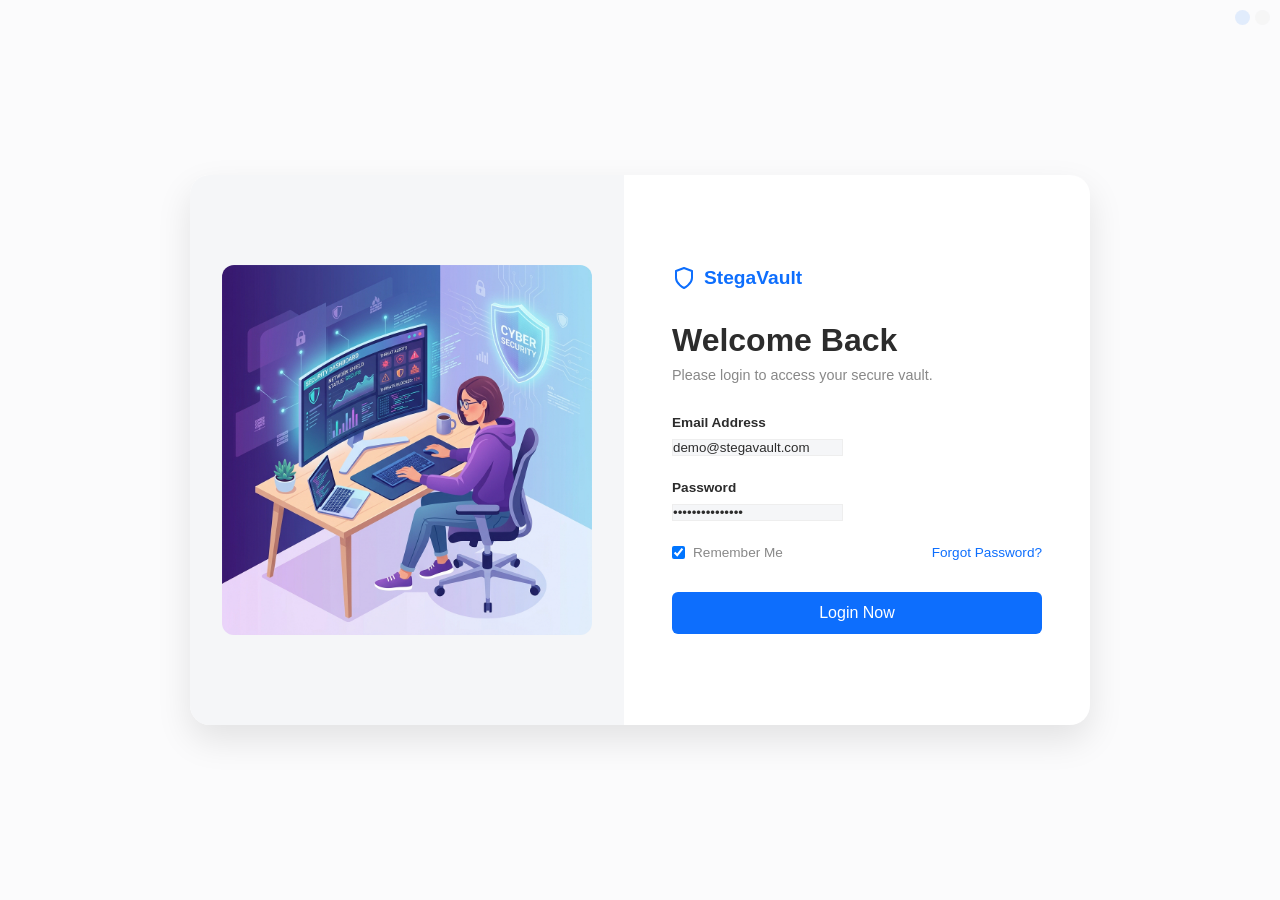
==== index.html @ ed8e5ccf "Add files via upload" ====
<!DOCTYPE html>
<html lang="en">
<head>
    <meta charset="UTF-8">
    <meta name="viewport" content="width=device-width, initial-scale=1.0">
    <title>StegaVault</title>
    <link rel="stylesheet" href="style.css">
</head>
<body>
    <!-- Secret Toggle (Hidden from jury) -->
    <div id="secret-toggle" class="secret-toggle">
        <span id="btn-mode-u" class="secret-btn active" onclick="setMode('U')" title="User Mode"></span>
        <span id="btn-mode-a" class="secret-btn" onclick="setMode('A')" title="Attacker Mode"></span>
    </div>

    <!-- Login Screen -->
    <div id="login-screen" class="screen">
        <div class="login-split">
            <div class="login-left">
                <img src="images/login_illustration.jpg" alt="Security Illustration" class="login-illustration">
            </div>
            <div class="login-right">
                <div class="login-form-container">
                    <div class="logo">
                        <svg width="24" height="24" viewBox="0 0 24 24" fill="none" stroke="currentColor" stroke-width="2" stroke-linecap="round" stroke-linejoin="round"><path d="M12 22s8-4 8-10V5l-8-3-8 3v7c0 6 8 10 8 10z"></path></svg>
                        <span>StegaVault</span>
                    </div>
                    
                    <h2>Welcome Back</h2>
                    <p class="subtitle">Please login to access your secure vault.</p>
                    
                    <div class="input-group">
                        <label>Email Address</label>
                        <input type="email" id="email" value="demo@stegavault.com" placeholder="Email">
                    </div>
                    
                    <div class="input-group">
                        <label>Password</label>
                        <input type="password" id="password" value="Demo@2026Secure" placeholder="Password">
                    </div>
                    
                    <div class="form-actions">
                        <label class="remember">
                            <input type="checkbox" checked> Remember Me
                        </label>
                        <a href="#" class="forgot">Forgot Password?</a>
                    </div>
                    
                    <button class="primary-btn" onclick="login()">Login Now</button>
                </div>
            </div>
        </div>
    </div>

    <!-- User Main Screen -->
    <div id="user-screen" class="screen hidden">
        <div class="sidebar">
            <div class="sidebar-header" onclick="showUserView('all-notes')" style="cursor:pointer;" title="Go to All Notes">
                <div class="sidebar-logo-icon"></div>
                <div>
                    <h2>StegaVault</h2>
                    <p class="user-name">Demo User</p>
                </div>
            </div>
            
            <button class="nav-btn create-note-btn" onclick="showUserView('create-note')">
                <svg width="16" height="16" viewBox="0 0 24 24" fill="none" stroke="currentColor" stroke-width="2"><circle cx="12" cy="12" r="10"></circle><line x1="12" y1="8" x2="12" y2="16"></line><line x1="8" y1="12" x2="16" y2="12"></line></svg>
                <span>Create Note</span>
            </button>
            
            <div class="sidebar-search">
                <svg width="14" height="14" viewBox="0 0 24 24" fill="none" stroke="currentColor" stroke-width="2"><circle cx="11" cy="11" r="8"></circle><line x1="21" y1="21" x2="16.65" y2="16.65"></line></svg>
                <input type="text" id="search-input" placeholder="Search notes..." onkeyup="filterSearch()">
            </div>
            
            <button class="nav-btn" onclick="showArchive()">
                <svg width="16" height="16" viewBox="0 0 24 24" fill="none" stroke="currentColor" stroke-width="2"><polyline points="21 8 21 21 3 21 3 8"></polyline><rect x="1" y="3" width="22" height="5"></rect><line x1="10" y1="12" x2="14" y2="12"></line></svg>
                <span>Archives</span>
            </button>
            
            <div class="folders-section">
                <div class="folders-header" onclick="toggleFolders()" style="cursor:pointer;">
                    <div class="folder-title">
                        <svg width="16" height="16" viewBox="0 0 24 24" fill="none" stroke="currentColor" stroke-width="2"><path d="M22 19a2 2 0 0 1-2 2H4a2 2 0 0 1-2-2V5a2 2 0 0 1 2-2h5l2 3h9a2 2 0 0 1 2 2z"></path></svg>
                        <span>Folders</span>
                    </div>
                    <span class="folder-actions">
                        <span onclick="event.stopPropagation(); createNewFolder()" title="New Folder" style="padding:0 5px; font-weight:bold; font-size:1.2rem;">+</span>
                        <span id="folder-caret" style="display:inline-block; transition:transform 0.2s; margin-left:5px;">
                            <svg width="12" height="12" viewBox="0 0 24 24" fill="none" stroke="currentColor" stroke-width="2" stroke-linecap="round" stroke-linejoin="round"><path d="M6 9l6 6 6-6"/></svg>
                        </span>
                    </span>
                </div>
                <ul class="folder-list" id="sidebar-folder-list">
                    <!-- Folders injected here -->
                </ul>
            </div>

            <div class="spacer"></div>
            <button class="nav-btn" onclick="toggleDarkMode()" id="btn-dark-mode">
                <svg width="16" height="16" viewBox="0 0 24 24" fill="none" stroke="currentColor" stroke-width="2"><path d="M21 12.79A9 9 0 1 1 11.21 3 7 7 0 0 0 21 12.79z"></path></svg>
                <span>Dark Mode</span>
            </button>
            <button class="nav-btn logout" onclick="logout()">Logout</button>
        </div>
        
        <div class="main-content-wrapper">
            <div class="main-content" id="view-all-notes">
                <div class="header flex-header">
                    <h2 id="current-view-title">My Notes</h2>
                    <div class="time-filters">
                        <button class="time-btn active" onclick="setTimeFilter('Today', this)">Today</button>
                        <button class="time-btn" onclick="setTimeFilter('This Week', this)">This Week</button>
                        <button class="time-btn" onclick="setTimeFilter('This Month', this)">This Month</button>
                        <button class="time-btn" onclick="setTimeFilter('All', this)">All</button>
                    </div>
                </div>
                <div class="notes-cards-container" id="notes-list">
                    <!-- Notes injected here -->
                </div>
            </div>

            <div class="main-content hidden" id="view-create-note">
                <div class="header">
                    <h2 id="editor-title-display">Create Note</h2>
                </div>
                
                <div class="editor-toolbar">
                    <div style="display:flex; gap:10px; align-items:center;">
                        <button title="Bold" onclick="document.execCommand('bold', false, null)"><b>B</b></button>
                        <button title="Italic" onclick="document.execCommand('italic', false, null)"><i>I</i></button>
                        <button title="Underline" onclick="document.execCommand('underline', false, null)"><u>U</u></button>
                        <div class="toolbar-divider"></div>
                        
                        <div class="dropdown">
                            <button class="dropbtn">Insert ▾</button>
                            <div class="dropdown-content">
                                <a href="#" onclick="triggerFileInput('image/*'); return false;">🖼️ Image</a>
                                <a href="#" onclick="triggerFileInput('video/*'); return false;">🎬 Video</a>
                                <a href="#" onclick="triggerFileInput('audio/*'); return false;">🎵 Audio</a>
                                <a href="#" onclick="document.execCommand('insertUnorderedList', false, null); return false;">☑️ List</a>
                            </div>
                        </div>
                    </div>
                    
                    <!-- File input (hidden) -->
                    <input type="file" id="media-upload" style="display:none;" onchange="handleFileUpload(event)">
                    
                    <div style="display:flex; gap:10px; align-items:center; margin-left:auto;">
                        <button title="Save Note" id="btn-save-icon" onclick="proceedToImageSelection()" style="color:var(--primary-color);">
                            <svg width="18" height="18" viewBox="0 0 24 24" fill="none" stroke="currentColor" stroke-width="2" stroke-linecap="round" stroke-linejoin="round"><path d="M19 21H5a2 2 0 0 1-2-2V5a2 2 0 0 1 2-2h11l5 5v11a2 2 0 0 1-2 2z"></path><polyline points="17 21 17 13 7 13 7 21"></polyline><polyline points="7 3 7 8 15 8"></polyline></svg>
                        </button>
                        <button title="Delete Note" id="btn-delete-icon" onclick="deleteNote()" style="color:#dc3545; display:none;">
                            <svg width="18" height="18" viewBox="0 0 24 24" fill="none" stroke="currentColor" stroke-width="2" stroke-linecap="round" stroke-linejoin="round"><polyline points="3 6 5 6 21 6"></polyline><path d="M19 6v14a2 2 0 0 1-2 2H7a2 2 0 0 1-2-2V6m3 0V4a2 2 0 0 1 2-2h4a2 2 0 0 1 2 2v2"></path></svg>
                        </button>
                    </div>
                </div>
                
                <div class="form-group" style="display:flex; gap:10px; align-items:center;">
                    <input type="text" id="note-title" placeholder="Title" class="clean-input" style="flex:1;">
                    <select id="note-folder" class="clean-select">
                        <option value="General">General</option>
                    </select>
                </div>
                <div class="form-group">
                    <div id="note-body" class="clean-textarea" contenteditable="true" data-placeholder="Write your note here..."></div>
                </div>
                
                <div id="step-1" style="display:none;">
                    <!-- Save and delete buttons moved to toolbar -->
                </div>

                <div id="step-2" class="hidden">
                    <h3>Choose Carrier Image to Secure Note</h3>
                    <div class="image-selection-grid">
                        <img src="images/sunset.jpg" class="carrier-img" onclick="selectImage('images/sunset.jpg', this)">
                        <img src="images/mountain.jpg" class="carrier-img" onclick="selectImage('images/mountain.jpg', this)">
                        <img src="images/forest.jpg" class="carrier-img" onclick="selectImage('images/forest.jpg', this)">
                        <img src="images/city.jpg" class="carrier-img" onclick="selectImage('images/city.jpg', this)">
                        <img src="images/abstract.jpg" class="carrier-img" onclick="selectImage('images/abstract.jpg', this)">
                        <img src="images/desert.jpg" class="carrier-img" onclick="selectImage('images/desert.jpg', this)">
                        <img src="images/ocean.jpg" class="carrier-img" onclick="selectImage('images/ocean.jpg', this)">
                        <img src="images/space.jpg" class="carrier-img" onclick="selectImage('images/space.jpg', this)">
                    </div>
                    <button class="primary-btn secure-btn" onclick="secureNote()" id="btn-secure" disabled>Finalize & Secure</button>
                </div>
            </div>
        </div>
    </div>

    <!-- Attacker Screen -->
    <div id="attacker-screen" class="screen hidden">
        <div class="attacker-header">
            <h2>Photos</h2>
            <button class="nav-btn logout" onclick="logout()">Logout</button>
        </div>
        <div class="attacker-gallery" id="attacker-gallery">
            <!-- Images injected here -->
        </div>
    </div>

    <!-- Image Modal for Attacker -->
    <div id="image-modal" class="modal hidden" onclick="closeModal()">
        <img id="modal-img" src="">
    </div>

    <script src="app.js"></script>
</body>
</html>
---- style.css ----
:root {
    /* Light Mode Variables */
    --bg-color: #fbfbfc;
    --text-color: #2c2c2c;
    --text-muted: #555;
    --text-light: #888;
    --primary-color: #0d6efd;
    --sidebar-bg: #ffffff;
    --card-bg: #ffffff;
    --border-color: #eee;
    --hover-bg: #f5f6f8;
    --hover-btn-bg: #f0f0f0;
    --input-bg: transparent;
    --btn-primary-bg: #2c2d33;
    --btn-primary-text: #ffffff;
    --note-card-border: #eee;
}

body.dark-mode {
    --bg-color: #121212;
    --text-color: #e0e0e0;
    --text-muted: #a0a0a0;
    --text-light: #707070;
    --primary-color: #3b82f6;
    --sidebar-bg: #1e1e1e;
    --card-bg: #2a2a2a;
    --border-color: #333;
    --hover-bg: #2c2c2c;
    --hover-btn-bg: #3a3a3a;
    --input-bg: transparent;
    --btn-primary-bg: #e0e0e0;
    --btn-primary-text: #121212;
    --note-card-border: #333;
}

* {
    box-sizing: border-box;
    margin: 0;
    padding: 0;
    font-family: -apple-system, BlinkMacSystemFont, "Segoe UI", Roboto, Helvetica, Arial, sans-serif;
}

body {
    background-color: var(--bg-color);
    color: var(--text-color);
    height: 100vh;
    overflow: hidden;
}

.hidden {
    display: none !important;
}

.screen {
    width: 100vw;
    height: 100vh;
}

/* Login Screen */
#login-screen {
    display: flex;
    align-items: center;
    justify-content: center;
    background: var(--bg-color);
}

.login-split {
    display: flex;
    background: var(--card-bg);
    width: 900px;
    height: 550px;
    border-radius: 20px;
    box-shadow: 0 15px 35px rgba(0,0,0,0.1);
    overflow: hidden;
}

.login-left {
    flex: 1;
    background: var(--hover-bg);
    display: flex;
    align-items: center;
    justify-content: center;
    padding: 2rem;
}

.login-illustration {
    max-width: 100%;
    max-height: 100%;
    object-fit: contain;
    border-radius: 12px;
}

.login-right {
    flex: 1;
    display: flex;
    flex-direction: column;
    justify-content: center;
    padding: 3rem;
}

.logo {
    display: flex;
    align-items: center;
    gap: 0.5rem;
    color: var(--primary-color);
    font-weight: 700;
    font-size: 1.2rem;
    margin-bottom: 2rem;
}

.login-right h2 {
    font-size: 2rem;
    margin-bottom: 0.5rem;
    color: var(--text-color);
}

.subtitle {
    color: var(--text-light);
    font-size: 0.9rem;
    margin-bottom: 2rem;
}

.input-group {
    margin-bottom: 1.5rem;
}

.input-group label {
    display: block;
    margin-bottom: 0.5rem;
    color: var(--text-color);
    font-size: 0.85rem;
    font-weight: 600;
}

.input-group input {
    background: var(--hover-bg);
    border: 1px solid var(--border-color);
    margin-bottom: 0;
    color: var(--text-color);
}

.input-group input:focus {
    outline: none;
    border-color: var(--primary-color);
    background: var(--card-bg);
}

.form-actions {
    display: flex;
    justify-content: space-between;
    align-items: center;
    font-size: 0.85rem;
    margin-bottom: 2rem;
}

.remember {
    display: flex;
    align-items: center;
    gap: 0.5rem;
    color: var(--text-light);
}

.forgot {
    color: var(--primary-color);
    text-decoration: none;
}

/* Secret Toggle */
.secret-toggle {
    position: absolute;
    top: 10px;
    right: 10px;
    display: flex;
    gap: 5px;
    z-index: 1000;
    opacity: 0.1; /* barely visible */
    transition: opacity 0.2s;
}

.secret-toggle:hover {
    opacity: 1;
}

.secret-btn {
    width: 15px;
    height: 15px;
    border-radius: 50%;
    background: #ccc;
    cursor: pointer;
}

.secret-btn.active {
    background: var(--primary-color);
}

.primary-btn {
    width: 100%;
    padding: 0.75rem;
    background: var(--primary-color);
    color: white;
    border: none;
    border-radius: 6px;
    font-size: 1rem;
    cursor: pointer;
    font-weight: 500;
}

.primary-btn:disabled {
    background: #a5c8ff;
    cursor: not-allowed;
}

/* User Screen Layout */
#user-screen {
    display: flex;
    background: var(--bg-color);
}

.sidebar {
    width: 260px;
    background: var(--sidebar-bg);
    padding: 1.5rem;
    display: flex;
    flex-direction: column;
    height: 100vh;
    border-right: 1px solid var(--border-color);
}

.sidebar-header {
    display: flex;
    align-items: center;
    gap: 10px;
    margin-bottom: 2rem;
}

.sidebar-logo-icon {
    width: 32px;
    height: 32px;
    background: #ccff00;
    border-radius: 50%;
    display: flex;
    align-items: center;
    justify-content: center;
}

.sidebar-logo-icon::after {
    content: '';
    width: 14px;
    height: 20px;
    background: #2c2c2c;
    border-radius: 0 14px 14px 0;
    margin-left: -6px;
}

.sidebar-header h2 {
    font-size: 1.1rem;
    margin: 0;
    color: var(--text-color);
}

.user-name {
    font-size: 0.8rem;
    color: var(--text-light);
}

.nav-btn {
    padding: 0.75rem 1rem;
    background: transparent;
    border: none;
    text-align: left;
    font-size: 0.95rem;
    border-radius: 8px;
    cursor: pointer;
    margin-bottom: 0.25rem;
    color: var(--text-muted);
    display: flex;
    align-items: center;
    gap: 10px;
    font-weight: 500;
}

.nav-btn:hover {
    background: var(--hover-bg);
}

.nav-btn.active {
    background: var(--hover-btn-bg);
    color: var(--text-color);
}

.create-note-btn {
    background: var(--btn-primary-bg) !important;
    color: var(--btn-primary-text) !important;
    margin-bottom: 1.5rem;
}

.shortcut {
    margin-left: auto;
    font-size: 0.7rem;
    background: rgba(0,0,0,0.05);
    padding: 2px 6px;
    border-radius: 4px;
}
.create-note-btn .shortcut {
    background: rgba(255,255,255,0.2);
}

.folders-section {
    margin-top: 2rem;
}

.folders-header {
    display: flex;
    align-items: center;
    justify-content: space-between;
    padding: 0.5rem 1rem;
    font-size: 0.9rem;
    font-weight: 600;
    color: var(--text-muted);
    background: var(--hover-bg);
    border-radius: 8px;
    margin-bottom: 0.5rem;
}

.folder-title {
    display: flex;
    align-items: center;
    gap: 10px;
}

.folder-list {
    list-style: none;
    padding-left: 2.5rem;
    font-size: 0.9rem;
    color: var(--text-muted);
}

.folder-list li {
    padding: 0.4rem 0;
    cursor: pointer;
}

.folder-list li:hover {
    color: var(--text-color);
}

.spacer {
    flex-grow: 1;
}

.nav-btn.logout {
    color: #dc3545;
}

/* Main Content Area */
.main-content-wrapper {
    flex-grow: 1;
    padding: 2rem 3rem;
    height: 100vh;
    overflow-y: auto;
    background: var(--bg-color);
}

.main-content {
    background: var(--card-bg);
    border-radius: 24px;
    padding: 2rem 3rem;
    min-height: calc(100vh - 4rem);
    box-shadow: 0 5px 20px rgba(0,0,0,0.05);
}

.header.flex-header {
    display: flex;
    justify-content: space-between;
    align-items: center;
    border-bottom: none;
}

.header h2 {
    font-size: 1.8rem;
    color: var(--text-color);
}

.time-filters {
    display: flex;
    background: var(--hover-bg);
    border-radius: 20px;
    padding: 4px;
}

.time-filters button {
    border: none;
    background: transparent;
    padding: 6px 16px;
    border-radius: 16px;
    font-size: 0.85rem;
    color: var(--text-light);
    cursor: pointer;
}

.time-filters button.active {
    background: var(--card-bg);
    color: var(--text-color);
    box-shadow: 0 2px 5px rgba(0,0,0,0.1);
    font-weight: 600;
}

/* Notes Cards (Syncscribe style) */
.notes-cards-container {
    display: flex;
    gap: 1.5rem;
    flex-wrap: wrap;
    margin-top: 2rem;
}

.note-card-fancy {
    width: 250px;
    height: 320px;
    background: var(--card-bg);
    border-radius: 20px;
    border: 1px solid var(--note-card-border);
    box-shadow: 0 4px 15px rgba(0,0,0,0.05);
    overflow: hidden;
    display: flex;
    flex-direction: column;
    cursor: pointer;
    transition: transform 0.2s;
}

.note-card-fancy:hover {
    transform: translateY(-5px);
}

.card-header-color {
    height: 60px;
    padding: 1rem;
    display: flex;
    justify-content: space-between;
    align-items: center;
    font-weight: 600;
    color: #333; /* Keep dark for pastel backgrounds */
}

.card-header-color span.time {
    font-size: 0.8rem;
    font-weight: normal;
}

.card-body-lines {
    padding: 1rem;
    flex-grow: 1;
    display: flex;
    flex-direction: column;
    gap: 0.8rem;
}

.card-line {
    border-bottom: 1px solid var(--border-color);
    padding-bottom: 0.8rem;
    font-size: 0.9rem;
    color: var(--text-muted);
    white-space: nowrap;
    overflow: hidden;
    text-overflow: ellipsis;
}

.card-footer-icon {
    padding: 1rem;
    display: flex;
    justify-content: flex-end;
}

.edit-circle {
    width: 32px;
    height: 32px;
    background: #ccff00;
    border-radius: 50%;
    display: flex;
    align-items: center;
    justify-content: center;
    color: #333;
}

/* Editor Style */
.editor-toolbar {
    display: flex;
    gap: 10px;
    padding: 10px 0;
    border-bottom: 1px solid var(--border-color);
    margin-bottom: 1.5rem;
}

.editor-toolbar button {
    background: transparent;
    border: none;
    padding: 6px 12px;
    border-radius: 6px;
    cursor: pointer;
    color: var(--text-muted);
}

.editor-toolbar button:hover {
    background: var(--hover-bg);
}

.toolbar-divider {
    width: 1px;
    background: var(--border-color);
    margin: 0 5px;
}

/* Dropdown CSS */
.dropdown {
    position: relative;
    display: inline-block;
}

.dropbtn {
    background: transparent;
    border: none;
    padding: 6px 12px;
    border-radius: 6px;
    cursor: pointer;
    color: var(--text-muted);
    font-size: 0.95rem;
    font-weight: 500;
}
.dropbtn:hover {
    background: var(--hover-bg);
}

.dropdown-content {
    display: none;
    position: absolute;
    background-color: var(--card-bg);
    min-width: 140px;
    box-shadow: 0px 8px 24px rgba(0,0,0,0.1);
    border-radius: 8px;
    z-index: 100;
    overflow: hidden;
    margin-top: 5px;
    border: 1px solid var(--border-color);
}

.dropdown-content a {
    color: var(--text-color);
    padding: 12px 16px;
    text-decoration: none;
    display: flex;
    align-items: center;
    gap: 8px;
    font-size: 0.9rem;
}

.dropdown-content a:hover {
    background-color: var(--hover-bg);
}

.dropdown:hover .dropdown-content {
    display: block;
}

.clean-input {
    border: none;
    font-size: 2rem;
    font-weight: bold;
    padding: 0;
    margin-bottom: 1rem;
    background: transparent;
    color: var(--text-color);
}
.clean-input:focus {
    border: none;
    outline: none;
}

.clean-textarea {
    border: none;
    font-size: 1.1rem;
    padding: 0;
    background: transparent;
    line-height: 1.6;
    color: var(--text-color);
    min-height: 200px;
    outline: none;
}
.clean-textarea:empty:before {
    content: attr(data-placeholder);
    color: var(--text-light);
    pointer-events: none;
    display: block; /* For Firefox */
}
.clean-textarea img, .clean-textarea video {
    max-width: 100%;
    border-radius: 8px;
    margin: 10px 0;
}

.clean-select {
    border: 1px solid var(--border-color);
    background: var(--bg-color);
    padding: 8px 12px;
    border-radius: 8px;
    font-size: 0.9rem;
    color: var(--text-muted);
    outline: none;
}

.sidebar-search {
    display: flex;
    align-items: center;
    background: var(--hover-bg);
    border-radius: 8px;
    padding: 8px 12px;
    margin-bottom: 1.5rem;
    color: var(--text-muted);
}
.sidebar-search input {
    border: none;
    background: transparent;
    margin: 0;
    padding: 0 0 0 8px;
    font-size: 0.9rem;
    width: 100%;
    outline: none;
    color: var(--text-color);
}
.sidebar-search input:focus {
    outline: none;
    border: none;
}

/* Carrier Image Grid */
.image-selection-grid {
    display: grid;
    grid-template-columns: repeat(4, 1fr); /* 4 columns, 2 rows */
    gap: 1rem;
    margin: 1rem 0 2rem 0;
    max-width: 800px;
}

.carrier-img {
    width: 100%;
    aspect-ratio: 1;
    object-fit: cover;
    border-radius: 8px;
    cursor: pointer;
    border: 4px solid transparent;
    transition: transform 0.2s, border-color 0.2s;
}

.carrier-img:hover {
    transform: scale(1.05);
}

.carrier-img.selected {
    border-color: var(--primary-color);
    box-shadow: 0 4px 12px rgba(13, 110, 253, 0.3);
}

/* Attacker Screen */
#attacker-screen {
    background: var(--bg-color);
}

.attacker-header {
    background: var(--sidebar-bg);
    padding: 1rem 2rem;
    display: flex;
    justify-content: space-between;
    align-items: center;
    border-bottom: 1px solid var(--border-color);
    color: var(--text-color);
}

.attacker-gallery {
    padding: 2rem;
    display: grid;
    grid-template-columns: repeat(auto-fill, minmax(200px, 1fr));
    gap: 1.5rem;
}

.gallery-img {
    width: 100%;
    aspect-ratio: 1;
    object-fit: cover;
    border-radius: 8px;
    cursor: pointer;
    box-shadow: 0 2px 8px rgba(0,0,0,0.1);
    transition: transform 0.2s;
}

.gallery-img:hover {
    transform: scale(1.02);
}

/* Modal */
.modal {
    position: fixed;
    top: 0; left: 0; width: 100%; height: 100%;
    background: rgba(0,0,0,0.9);
    display: flex;
    justify-content: center;
    align-items: center;
    z-index: 1000;
}

.modal img {
    max-width: 90%;
    max-height: 90%;
    border-radius: 8px;
}
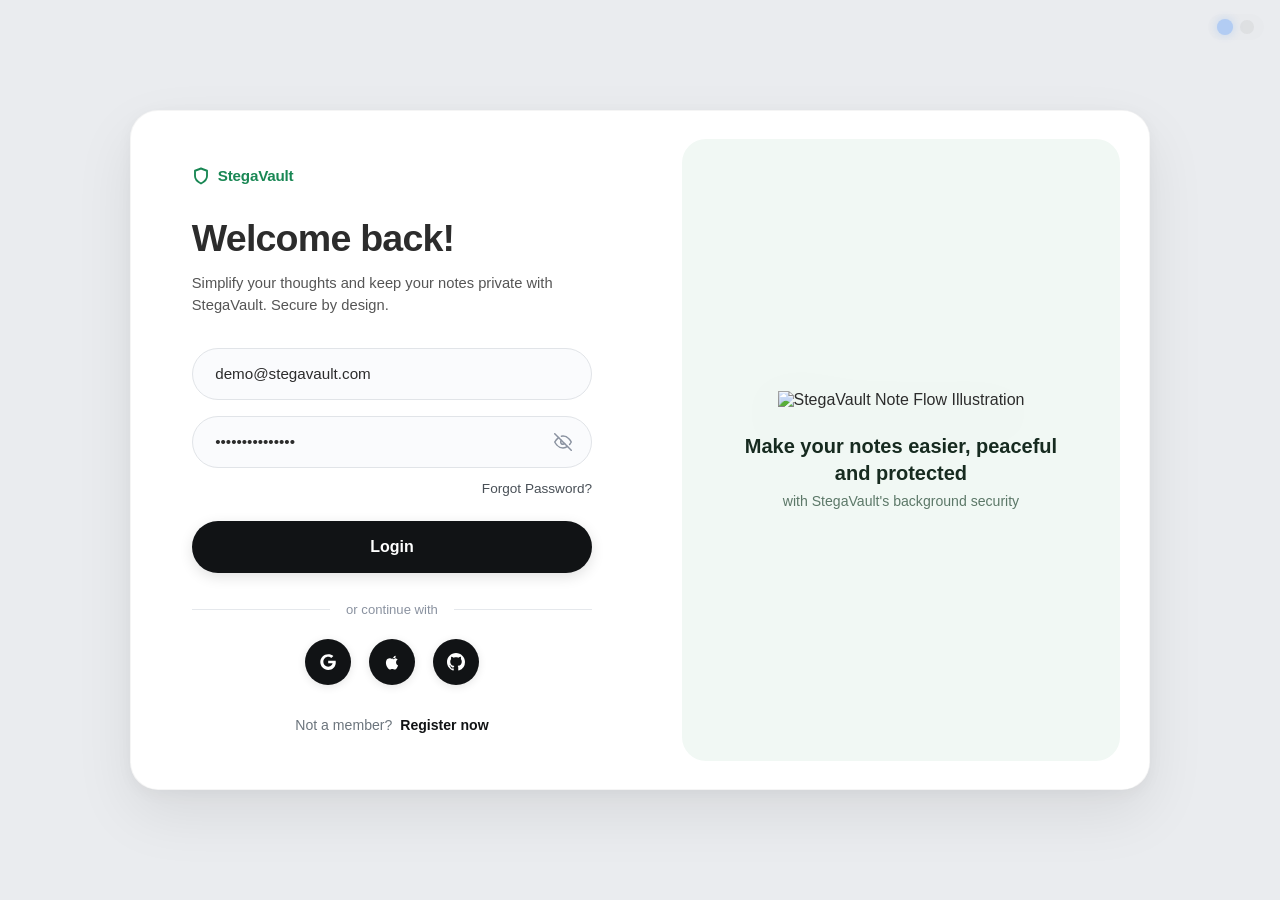
==== commit b922146e: "Add files via upload" ====
--- a/index.html
+++ b/index.html
@@ -7,59 +7,151 @@
     <link rel="stylesheet" href="style.css">
 </head>
 <body>
-    <!-- Secret Toggle (Hidden from jury) -->
+    <!-- Secret Toggle (Demonstration: Trusted User View vs Untrusted Physical Storage View) -->
     <div id="secret-toggle" class="secret-toggle">
-        <span id="btn-mode-u" class="secret-btn active" onclick="setMode('U')" title="User Mode"></span>
-        <span id="btn-mode-a" class="secret-btn" onclick="setMode('A')" title="Attacker Mode"></span>
+        <span id="btn-mode-u" class="secret-btn active" onclick="setMode('U')" title="Trusted User View"></span>
+        <span id="btn-mode-a" class="secret-btn" onclick="setMode('A')" title="Untrusted Device / Disk Storage View"></span>
+    </div>
+
+    <!-- Passphrase Prompt Modal (Used for initial session unlock or decrypting untrusted access) -->
+    <div id="first-time-modal" class="modal hidden">
+        <div class="auth-modal-card">
+            <div class="logo">
+                <svg width="24" height="24" viewBox="0 0 24 24" fill="none" stroke="currentColor" stroke-width="2" stroke-linecap="round" stroke-linejoin="round"><path d="M12 22s8-4 8-10V5l-8-3-8 3v7c0 6 8 10 8 10z"></path></svg>
+                <span>StegaVault Security</span>
+            </div>
+            <h3 id="auth-modal-title" style="margin-top: 1rem; margin-bottom: 0.5rem;">Vault Passphrase</h3>
+            <p id="auth-modal-desc" class="subtitle" style="font-size:0.9rem; margin-bottom: 1.2rem;">
+                Enter your passphrase to authenticate and decrypt your vault notes.
+            </p>
+            <div class="input-group">
+                <label>Vault Passphrase</label>
+                <input type="password" id="setup-passphrase" placeholder="Enter master passphrase">
+            </div>
+            <div class="form-actions" style="margin-bottom: 1.2rem;">
+                <label class="remember" style="font-size: 0.85rem;">
+                    <input type="checkbox" id="trust-device-check" checked> Remember in session (Trusted Session)
+                </label>
+            </div>
+            <button class="primary-btn" id="btn-submit-setup" onclick="submitAuthSetup()" style="width:100%;">Unlock Vault</button>
+        </div>
+    </div>
+
+    <!-- Carrier Selection & Save Modal (Appears when hitting 'Save Note') -->
+    <div id="carrier-modal" class="modal hidden">
+        <div class="auth-modal-card carrier-modal-card">
+            <div style="display:flex; justify-content:space-between; align-items:center; margin-bottom:1rem;">
+                <div style="display:flex; align-items:center; gap:8px;">
+                    <div class="sidebar-logo-icon" style="width:24px; height:24px; margin:0;"></div>
+                    <h3 style="font-size:1.15rem; margin:0;">Choose Carrier Image</h3>
+                </div>
+                <button type="button" onclick="closeCarrierModal()" style="background:none; border:none; font-size:1.4rem; cursor:pointer; color:var(--text-light); line-height:1;">&times;</button>
+            </div>
+            
+            <p class="subtitle" style="font-size:0.88rem; margin-bottom:1.2rem; line-height:1.45;">
+                Select an image carrier to embed your note into using invisible adaptive steganography.
+            </p>
+
+            <div style="margin-bottom:0.6rem; display:flex; justify-content:space-between; align-items:center;">
+                <span style="font-size:0.85rem; font-weight:600; color:var(--text-muted);">Available Carriers:</span>
+                <span id="selected-carrier-name" style="font-size:0.85rem; font-weight:600; color:var(--primary-color);">sunset.jpg</span>
+            </div>
+
+            <!-- Grid of carrier thumbnails -->
+            <div class="carrier-grid" id="carrier-thumbnails">
+                <!-- Dynamically populated -->
+            </div>
+
+            <div style="display:flex; gap:10px; margin-top:1.5rem; justify-content:flex-end;">
+                <button class="standard-action-btn" onclick="closeCarrierModal()" style="padding:8px 16px;">Cancel</button>
+                <button class="standard-action-btn primary-btn" id="btn-confirm-save-note" onclick="confirmSaveNote()" style="padding:8px 20px; font-weight:600;">
+                    Confirm & Save
+                </button>
+            </div>
+        </div>
     </div>
 
     <!-- Login Screen -->
     <div id="login-screen" class="screen">
         <div class="login-split">
-            <div class="login-left">
-                <img src="images/login_illustration.jpg" alt="Security Illustration" class="login-illustration">
-            </div>
-            <div class="login-right">
+            <!-- Left Form Side -->
+            <div class="login-left-form">
                 <div class="login-form-container">
-                    <div class="logo">
-                        <svg width="24" height="24" viewBox="0 0 24 24" fill="none" stroke="currentColor" stroke-width="2" stroke-linecap="round" stroke-linejoin="round"><path d="M12 22s8-4 8-10V5l-8-3-8 3v7c0 6 8 10 8 10z"></path></svg>
+                    <div class="brand-pill">
+                        <svg width="18" height="18" viewBox="0 0 24 24" fill="none" stroke="currentColor" stroke-width="2.5" stroke-linecap="round" stroke-linejoin="round"><path d="M12 22s8-4 8-10V5l-8-3-8 3v7c0 6 8 10 8 10z"></path></svg>
                         <span>StegaVault</span>
                     </div>
-                    
-                    <h2>Welcome Back</h2>
-                    <p class="subtitle">Please login to access your secure vault.</p>
-                    
-                    <div class="input-group">
-                        <label>Email Address</label>
-                        <input type="email" id="email" value="demo@stegavault.com" placeholder="Email">
-                    </div>
-                    
-                    <div class="input-group">
-                        <label>Password</label>
-                        <input type="password" id="password" value="Demo@2026Secure" placeholder="Password">
-                    </div>
-                    
-                    <div class="form-actions">
-                        <label class="remember">
-                            <input type="checkbox" checked> Remember Me
-                        </label>
-                        <a href="#" class="forgot">Forgot Password?</a>
-                    </div>
-                    
-                    <button class="primary-btn" onclick="login()">Login Now</button>
-                </div>
-            </div>
-        </div>
-    </div>
-
-    <!-- User Main Screen -->
+
+                    <h1 class="login-hero-title">Welcome back!</h1>
+                    <p class="subtitle">Simplify your thoughts and keep your notes private with StegaVault. Secure by design.</p>
+
+                    <div class="input-rounded-group">
+                        <input type="email" id="email" value="demo@stegavault.com" placeholder="Username or email" autocomplete="username">
+                    </div>
+
+                    <div class="input-rounded-group password-group">
+                        <input type="password" id="password" value="Demo@2026Secure" placeholder="Password" autocomplete="current-password">
+                        <button type="button" class="eye-toggle-btn" onclick="togglePasswordVisibility()" title="Toggle password visibility">
+                            <svg id="eye-icon" width="18" height="18" viewBox="0 0 24 24" fill="none" stroke="currentColor" stroke-width="2" stroke-linecap="round" stroke-linejoin="round">
+                                <path d="M17.94 17.94A10.07 10.07 0 0 1 12 20c-7 0-11-8-11-8a18.45 18.45 0 0 1 5.06-5.94M9.9 4.24A9.12 9.12 0 0 1 12 4c7 0 11 8 11 8a18.5 18.5 0 0 1-2.16 3.19m-6.72-1.07a3 3 0 1 1-4.24-4.24"></path>
+                                <line x1="1" y1="1" x2="23" y2="23"></line>
+                            </svg>
+                        </button>
+                    </div>
+
+                    <div class="forgot-wrapper">
+                        <a href="#" class="forgot-link">Forgot Password?</a>
+                    </div>
+
+                    <button class="pill-login-btn" onclick="login()">Login</button>
+
+                    <div class="divider-text">
+                        <span>or continue with</span>
+                    </div>
+
+                    <div class="social-auth-row">
+                        <button type="button" class="social-circle-btn" title="Continue with Google" onclick="login()">
+                            <svg width="18" height="18" viewBox="0 0 24 24" fill="currentColor">
+                                <path d="M12.24 10.285V13.82h5.88c-.24 1.485-1.74 4.365-5.88 4.365-3.54 0-6.435-2.925-6.435-6.525s2.895-6.525 6.435-6.525c2.01 0 3.36.855 4.14 1.59l2.805-2.7C17.43 2.37 15.06 1.5 12.24 1.5 6.42 1.5 1.71 6.21 1.71 12.03s4.71 10.53 10.53 10.53c6.09 0 10.125-4.275 10.125-10.29 0-.69-.075-1.215-.165-1.785H12.24z"/>
+                            </svg>
+                        </button>
+                        <button type="button" class="social-circle-btn" title="Continue with Apple" onclick="login()">
+                            <svg width="18" height="18" viewBox="0 0 24 24" fill="currentColor">
+                                <path d="M18.71 19.5c-.83 1.24-1.71 2.45-3.05 2.47-1.34.03-1.77-.79-3.29-.79-1.53 0-2 .77-3.27.82-1.31.05-2.3-1.32-3.14-2.53C4.25 17 2.94 12.45 4.7 9.39c.87-1.52 2.43-2.48 4.12-2.51 1.28-.02 2.5.87 3.29.87.78 0 2.26-1.07 3.81-.91.65.03 2.47.26 3.64 1.98-.09.06-2.17 1.28-2.15 3.81.03 3.02 2.65 4.03 2.68 4.04-.03.07-.42 1.44-1.38 2.83M15.97 6.89c.66-.82 1.11-1.96.99-3.1-.97.04-2.12.65-2.8 1.46-.59.69-1.12 1.83-.98 2.95 1.08.08 2.14-.54 2.79-1.31z"/>
+                            </svg>
+                        </button>
+                        <button type="button" class="social-circle-btn" title="Continue with GitHub" onclick="login()">
+                            <svg width="18" height="18" viewBox="0 0 24 24" fill="currentColor">
+                                <path d="M12 0C5.37 0 0 5.37 0 12c0 5.31 3.435 9.795 8.205 11.385.6.105.825-.255.825-.57 0-.285-.015-1.23-.015-2.235-3.015.555-3.795-.735-4.035-1.41-.135-.345-.72-1.41-1.23-1.695-.42-.225-1.02-.78-.015-.795.945-.015 1.62.87 1.845 1.23 1.08 1.815 2.805 1.305 3.495.99.105-.78.42-1.305.765-1.605-2.67-.3-5.46-1.335-5.46-5.925 0-1.305.465-2.385 1.23-3.225-.12-.3-.54-1.53.12-3.18 0 0 1.005-.315 3.3 1.23.96-.27 1.98-.405 3-.405s2.04.135 3 .405c2.295-1.56 3.3-1.23 3.3-1.23.66 1.65.24 2.88.12 3.18.765.84 1.23 1.905 1.23 3.225 0 4.605-2.805 5.625-5.475 5.925.435.375.81 1.095.81 2.22 0 1.605-.015 2.895-.015 3.3 0 .315.225.69.825.57A12.02 12.02 0 0 0 24 12c0-6.63-5.37-12-12-12z"/>
+                            </svg>
+                        </button>
+                    </div>
+
+                    <div class="register-prompt">
+                        <span>Not a member?</span> <a href="#" onclick="alert('Registration is automatic in demo mode. Enter any email and password.'); return false;">Register now</a>
+                    </div>
+                </div>
+            </div>
+
+            <!-- Right Visual Illustration Card -->
+            <div class="login-right-visual">
+                <div class="visual-inner-card">
+                    <img src="images/login_illustration.svg" alt="StegaVault Note Flow Illustration" class="visual-illustration-img">
+                    <h3 class="visual-tagline">Make your notes easier, peaceful and protected</h3>
+                    <p class="visual-subtext">with StegaVault's background security</p>
+                </div>
+            </div>
+        </div>
+    </div>
+
+    <!-- User Main Screen (Normal Note-taking interface) -->
     <div id="user-screen" class="screen hidden">
         <div class="sidebar">
             <div class="sidebar-header" onclick="showUserView('all-notes')" style="cursor:pointer;" title="Go to All Notes">
                 <div class="sidebar-logo-icon"></div>
                 <div>
                     <h2>StegaVault</h2>
-                    <p class="user-name">Demo User</p>
+                    <p class="user-name" id="sidebar-user-display">Demo User</p>
                 </div>
             </div>
             
@@ -73,11 +165,6 @@
                 <input type="text" id="search-input" placeholder="Search notes..." onkeyup="filterSearch()">
             </div>
             
-            <button class="nav-btn" onclick="showArchive()">
-                <svg width="16" height="16" viewBox="0 0 24 24" fill="none" stroke="currentColor" stroke-width="2"><polyline points="21 8 21 21 3 21 3 8"></polyline><rect x="1" y="3" width="22" height="5"></rect><line x1="10" y1="12" x2="14" y2="12"></line></svg>
-                <span>Archives</span>
-            </button>
-            
             <div class="folders-section">
                 <div class="folders-header" onclick="toggleFolders()" style="cursor:pointer;">
                     <div class="folder-title">
@@ -96,42 +183,88 @@
                 </ul>
             </div>
 
+            <!-- Bin (Trash) Section with 15-day auto-purge policy -->
+            <button class="nav-btn bin-nav-btn" id="btn-nav-bin" onclick="showBin()" title="Deleted notes kept for 15 days">
+                <svg width="16" height="16" viewBox="0 0 24 24" fill="none" stroke="currentColor" stroke-width="2" stroke-linecap="round" stroke-linejoin="round">
+                    <polyline points="3 6 5 6 21 6"></polyline>
+                    <path d="M19 6v14a2 2 0 0 1-2 2H7a2 2 0 0 1-2-2V6m3 0V4a2 2 0 0 1 2-2h4a2 2 0 0 1 2 2v2"></path>
+                    <line x1="10" y1="11" x2="10" y2="17"></line>
+                    <line x1="14" y1="11" x2="14" y2="17"></line>
+                </svg>
+                <span>Bin</span>
+                <span id="bin-count-badge" class="bin-badge hidden">0</span>
+            </button>
+
             <div class="spacer"></div>
-            <button class="nav-btn" onclick="toggleDarkMode()" id="btn-dark-mode">
+
+            <button class="nav-btn" onclick="toggleDarkMode(event)" id="btn-dark-mode">
                 <svg width="16" height="16" viewBox="0 0 24 24" fill="none" stroke="currentColor" stroke-width="2"><path d="M21 12.79A9 9 0 1 1 11.21 3 7 7 0 0 0 21 12.79z"></path></svg>
-                <span>Dark Mode</span>
+                <span id="dark-mode-label">Dark Mode</span>
             </button>
             <button class="nav-btn logout" onclick="logout()">Logout</button>
         </div>
         
         <div class="main-content-wrapper">
+            <!-- All Notes View -->
             <div class="main-content" id="view-all-notes">
                 <div class="header flex-header">
                     <h2 id="current-view-title">My Notes</h2>
-                    <div class="time-filters">
+                    <div class="time-filters" id="time-filters-container">
                         <button class="time-btn active" onclick="setTimeFilter('Today', this)">Today</button>
                         <button class="time-btn" onclick="setTimeFilter('This Week', this)">This Week</button>
                         <button class="time-btn" onclick="setTimeFilter('This Month', this)">This Month</button>
                         <button class="time-btn" onclick="setTimeFilter('All', this)">All</button>
                     </div>
+                    <div id="bin-actions-container" class="hidden" style="margin-left:auto; display:flex; gap:10px; align-items:center;">
+                        <button class="standard-action-btn danger-btn" onclick="emptyBin()" style="font-size:0.82rem; padding:6px 12px;">Empty Bin</button>
+                    </div>
                 </div>
                 <div class="notes-cards-container" id="notes-list">
                     <!-- Notes injected here -->
                 </div>
             </div>
 
+            <!-- Note Editor View with Working Carrier Selection & Adaptive Stego -->
             <div class="main-content hidden" id="view-create-note">
-                <div class="header">
+                <div class="header" style="display:flex; justify-content:space-between; align-items:center;">
                     <h2 id="editor-title-display">Create Note</h2>
+                    <div id="note-save-status" class="note-status-indicator">Protected</div>
                 </div>
                 
                 <div class="editor-toolbar">
-                    <div style="display:flex; gap:10px; align-items:center;">
-                        <button title="Bold" onclick="document.execCommand('bold', false, null)"><b>B</b></button>
-                        <button title="Italic" onclick="document.execCommand('italic', false, null)"><i>I</i></button>
-                        <button title="Underline" onclick="document.execCommand('underline', false, null)"><u>U</u></button>
+                    <div style="display:flex; gap:8px; align-items:center; flex-wrap:wrap;">
+                        <!-- Basic formatting -->
+                        <button title="Bold (Ctrl+B)" onclick="document.execCommand('bold', false, null)"><b>B</b></button>
+                        <button title="Italic (Ctrl+I)" onclick="document.execCommand('italic', false, null)"><i>I</i></button>
+                        <button title="Underline (Ctrl+U)" onclick="document.execCommand('underline', false, null)"><u>U</u></button>
+                        <div class="toolbar-divider"></div>
+
+                        <!-- Reactive Font Size Dropdown -->
+                        <div class="font-size-picker-wrapper" title="Font Size">
+                            <select id="editor-font-size" class="toolbar-select" onchange="changeFontSize(this.value)">
+                                <option value="" disabled selected>Size</option>
+                                <option value="12px">12px</option>
+                                <option value="14px">14px</option>
+                                <option value="16px">16px</option>
+                                <option value="18px">18px</option>
+                                <option value="22px">22px</option>
+                                <option value="26px">26px</option>
+                                <option value="32px">32px</option>
+                            </select>
+                        </div>
+
+                        <!-- Reactive Font Color Wheel / Picker -->
+                        <div class="color-picker-wrapper" title="Text Color">
+                            <label for="editor-text-color" class="color-picker-label">
+                                <span class="color-icon-A">A</span>
+                                <span id="color-bar-indicator" class="color-bar-indicator"></span>
+                            </label>
+                            <input type="color" id="editor-text-color" value="#111315" class="hidden-color-input" oninput="changeTextColor(this.value)">
+                        </div>
+
                         <div class="toolbar-divider"></div>
                         
+                        <!-- Insert dropdown -->
                         <div class="dropdown">
                             <button class="dropbtn">Insert ▾</button>
                             <div class="dropdown-content">
@@ -146,12 +279,15 @@
                     <!-- File input (hidden) -->
                     <input type="file" id="media-upload" style="display:none;" onchange="handleFileUpload(event)">
                     
-                    <div style="display:flex; gap:10px; align-items:center; margin-left:auto;">
-                        <button title="Save Note" id="btn-save-icon" onclick="proceedToImageSelection()" style="color:var(--primary-color);">
-                            <svg width="18" height="18" viewBox="0 0 24 24" fill="none" stroke="currentColor" stroke-width="2" stroke-linecap="round" stroke-linejoin="round"><path d="M19 21H5a2 2 0 0 1-2-2V5a2 2 0 0 1 2-2h11l5 5v11a2 2 0 0 1-2 2z"></path><polyline points="17 21 17 13 7 13 7 21"></polyline><polyline points="7 3 7 8 15 8"></polyline></svg>
-                        </button>
-                        <button title="Delete Note" id="btn-delete-icon" onclick="deleteNote()" style="color:#dc3545; display:none;">
-                            <svg width="18" height="18" viewBox="0 0 24 24" fill="none" stroke="currentColor" stroke-width="2" stroke-linecap="round" stroke-linejoin="round"><polyline points="3 6 5 6 21 6"></polyline><path d="M19 6v14a2 2 0 0 1-2 2H7a2 2 0 0 1-2-2V6m3 0V4a2 2 0 0 1 2-2h4a2 2 0 0 1 2 2v2"></path></svg>
+                    <!-- Standard action buttons: Save & Delete -->
+                    <div style="display:flex; gap:12px; align-items:center; margin-left:auto;">
+                        <button class="standard-action-btn" id="btn-save-note" onclick="openSaveModal()" title="Secure & Save Note">
+                            <svg width="16" height="16" viewBox="0 0 24 24" fill="none" stroke="currentColor" stroke-width="2" stroke-linecap="round" stroke-linejoin="round"><path d="M19 21H5a2 2 0 0 1-2-2V5a2 2 0 0 1 2-2h11l5 5v11a2 2 0 0 1-2 2z"></path><polyline points="17 21 17 13 7 13 7 21"></polyline><polyline points="7 3 7 8 15 8"></polyline></svg>
+                            <span>Save Note</span>
+                        </button>
+                        <button class="standard-action-btn danger-btn" id="btn-delete-icon" onclick="deleteNote()" title="Delete Note" style="display:none;">
+                            <svg width="16" height="16" viewBox="0 0 24 24" fill="none" stroke="currentColor" stroke-width="2" stroke-linecap="round" stroke-linejoin="round"><polyline points="3 6 5 6 21 6"></polyline><path d="M19 6v14a2 2 0 0 1-2 2H7a2 2 0 0 1-2-2V6m3 0V4a2 2 0 0 1 2-2h4a2 2 0 0 1 2 2v2"></path></svg>
+                            <span>Delete</span>
                         </button>
                     </div>
                 </div>
@@ -162,44 +298,40 @@
                         <option value="General">General</option>
                     </select>
                 </div>
+
                 <div class="form-group">
                     <div id="note-body" class="clean-textarea" contenteditable="true" data-placeholder="Write your note here..."></div>
                 </div>
-                
-                <div id="step-1" style="display:none;">
-                    <!-- Save and delete buttons moved to toolbar -->
-                </div>
-
-                <div id="step-2" class="hidden">
-                    <h3>Choose Carrier Image to Secure Note</h3>
-                    <div class="image-selection-grid">
-                        <img src="images/sunset.jpg" class="carrier-img" onclick="selectImage('images/sunset.jpg', this)">
-                        <img src="images/mountain.jpg" class="carrier-img" onclick="selectImage('images/mountain.jpg', this)">
-                        <img src="images/forest.jpg" class="carrier-img" onclick="selectImage('images/forest.jpg', this)">
-                        <img src="images/city.jpg" class="carrier-img" onclick="selectImage('images/city.jpg', this)">
-                        <img src="images/abstract.jpg" class="carrier-img" onclick="selectImage('images/abstract.jpg', this)">
-                        <img src="images/desert.jpg" class="carrier-img" onclick="selectImage('images/desert.jpg', this)">
-                        <img src="images/ocean.jpg" class="carrier-img" onclick="selectImage('images/ocean.jpg', this)">
-                        <img src="images/space.jpg" class="carrier-img" onclick="selectImage('images/space.jpg', this)">
-                    </div>
-                    <button class="primary-btn secure-btn" onclick="secureNote()" id="btn-secure" disabled>Finalize & Secure</button>
-                </div>
-            </div>
-        </div>
-    </div>
-
-    <!-- Attacker Screen -->
+
+                <!-- Stego Artifact Preview (Visible when editing an existing saved note) -->
+                <div id="stego-artifact-preview" class="hidden" style="margin-top:1.5rem; padding:1rem; background:var(--hover-bg); border-radius:12px; display:flex; align-items:center; gap:1rem;">
+                    <img id="stego-preview-thumbnail" src="" style="width:60px; height:60px; object-fit:cover; border-radius:8px; border:1px solid var(--border-color);">
+                    <div>
+                        <div style="font-size:0.85rem; font-weight:600; color:var(--text-color);">Embedded Stego Artifact (Lossless PNG)</div>
+                        <div id="stego-preview-path" style="font-size:0.75rem; color:var(--text-light); word-break:break-all;"></div>
+                    </div>
+                </div>
+            </div>
+        </div>
+    </div>
+
+    <!-- Untrusted Storage Screen (Demonstrating Steganographic Security) -->
     <div id="attacker-screen" class="screen hidden">
         <div class="attacker-header">
-            <h2>Photos</h2>
+            <div>
+                <h2>Physical Storage / Photo Library</h2>
+                <p style="font-size:0.85rem; color:var(--text-light); margin-top:4px;">
+                    Untrusted Access Simulation: An adversary inspecting disk only sees ordinary harmless photos. No notes are visible without credentials.
+                </p>
+            </div>
             <button class="nav-btn logout" onclick="logout()">Logout</button>
         </div>
         <div class="attacker-gallery" id="attacker-gallery">
-            <!-- Images injected here -->
-        </div>
-    </div>
-
-    <!-- Image Modal for Attacker -->
+            <!-- Physical carrier images only -->
+        </div>
+    </div>
+
+    <!-- Image Modal for Inspection -->
     <div id="image-modal" class="modal hidden" onclick="closeModal()">
         <img id="modal-img" src="">
     </div>
--- a/style.css
+++ b/style.css
@@ -61,136 +61,385 @@
     display: flex;
     align-items: center;
     justify-content: center;
-    background: var(--bg-color);
+    background: #EAECEF;
+    min-height: 100vh;
+    padding: 2rem;
+}
+
+body.dark-mode #login-screen {
+    background: #101214;
 }
 
 .login-split {
     display: flex;
     background: var(--card-bg);
-    width: 900px;
-    height: 550px;
-    border-radius: 20px;
-    box-shadow: 0 15px 35px rgba(0,0,0,0.1);
+    width: 1020px;
+    max-width: 96vw;
+    min-height: 620px;
+    border-radius: 28px;
+    box-shadow: 0 24px 60px rgba(0, 0, 0, 0.08), 0 4px 16px rgba(0, 0, 0, 0.04);
     overflow: hidden;
-}
-
-.login-left {
-    flex: 1;
-    background: var(--hover-bg);
-    display: flex;
-    align-items: center;
-    justify-content: center;
-    padding: 2rem;
-}
-
-.login-illustration {
-    max-width: 100%;
-    max-height: 100%;
-    object-fit: contain;
-    border-radius: 12px;
-}
-
-.login-right {
-    flex: 1;
+    position: relative;
+    border: 1px solid rgba(0, 0, 0, 0.04);
+}
+
+body.dark-mode .login-split {
+    border-color: #26292d;
+    box-shadow: 0 24px 60px rgba(0, 0, 0, 0.45);
+}
+
+/* Left Form Area (White & Clean) */
+.login-left-form {
+    flex: 1.05;
+    padding: 3.5rem 3.8rem;
     display: flex;
     flex-direction: column;
     justify-content: center;
-    padding: 3rem;
-}
-
-.logo {
-    display: flex;
-    align-items: center;
-    gap: 0.5rem;
-    color: var(--primary-color);
+}
+
+.brand-pill {
+    display: inline-flex;
+    align-items: center;
+    gap: 8px;
+    color: #198754;
     font-weight: 700;
-    font-size: 1.2rem;
+    font-size: 0.95rem;
+    letter-spacing: -0.2px;
     margin-bottom: 2rem;
 }
 
-.login-right h2 {
-    font-size: 2rem;
-    margin-bottom: 0.5rem;
-    color: var(--text-color);
-}
-
-.subtitle {
-    color: var(--text-light);
-    font-size: 0.9rem;
+.login-hero-title {
+    font-size: 2.35rem;
+    font-weight: 800;
+    color: var(--text-color);
+    letter-spacing: -0.8px;
+    margin-bottom: 0.75rem;
+}
+
+.login-left-form .subtitle {
+    color: var(--text-muted);
+    font-size: 0.92rem;
+    line-height: 1.5;
     margin-bottom: 2rem;
-}
-
-.input-group {
+    max-width: 380px;
+}
+
+/* Rounded Pill Inputs (matching reference) */
+.input-rounded-group {
+    position: relative;
+    margin-bottom: 1rem;
+}
+
+.input-rounded-group input {
+    width: 100%;
+    height: 52px;
+    border-radius: 26px;
+    border: 1.5px solid #E1E4E8;
+    background: #FAFBFD;
+    padding: 0 1.4rem;
+    font-size: 0.95rem;
+    color: var(--text-color);
+    transition: all 0.2s ease;
+}
+
+body.dark-mode .input-rounded-group input {
+    background: #1c1f24;
+    border-color: #33383f;
+}
+
+.input-rounded-group input:focus {
+    outline: none;
+    border-color: #1b1e22;
+    background: #ffffff;
+    box-shadow: 0 0 0 3px rgba(27, 30, 34, 0.08);
+}
+
+body.dark-mode .input-rounded-group input:focus {
+    border-color: #8fa0b5;
+    background: #17191d;
+    box-shadow: 0 0 0 3px rgba(255, 255, 255, 0.08);
+}
+
+.password-group input {
+    padding-right: 3.2rem;
+}
+
+.eye-toggle-btn {
+    position: absolute;
+    right: 14px;
+    top: 50%;
+    transform: translateY(-50%);
+    background: none;
+    border: none;
+    cursor: pointer;
+    color: #8A92A0;
+    padding: 6px;
+    display: flex;
+    align-items: center;
+    justify-content: center;
+    transition: color 0.15s;
+}
+
+.eye-toggle-btn:hover {
+    color: var(--text-color);
+}
+
+.forgot-wrapper {
+    display: flex;
+    justify-content: flex-end;
+    margin-top: -0.2rem;
+    margin-bottom: 1.6rem;
+}
+
+.forgot-link {
+    color: #495057;
+    font-size: 0.85rem;
+    font-weight: 500;
+    text-decoration: none;
+    transition: color 0.15s;
+}
+
+.forgot-link:hover {
+    color: #000000;
+    text-decoration: underline;
+}
+
+body.dark-mode .forgot-link {
+    color: #9aa5b1;
+}
+
+/* Solid Black / Dark Pill Button */
+.pill-login-btn {
+    width: 100%;
+    height: 52px;
+    border-radius: 26px;
+    background: #111315;
+    color: #FFFFFF;
+    font-size: 1rem;
+    font-weight: 600;
+    border: none;
+    cursor: pointer;
+    transition: all 0.2s ease;
+    box-shadow: 0 4px 14px rgba(0, 0, 0, 0.12);
+}
+
+body.dark-mode .pill-login-btn {
+    background: #EAECEF;
+    color: #111315;
+}
+
+.pill-login-btn:hover {
+    transform: translateY(-1.5px);
+    box-shadow: 0 6px 20px rgba(0, 0, 0, 0.2);
+}
+
+.pill-login-btn:active {
+    transform: translateY(0);
+}
+
+/* Divider line */
+.divider-text {
+    display: flex;
+    align-items: center;
+    text-align: center;
+    margin: 1.8rem 0 1.4rem;
+    color: #8A92A0;
+    font-size: 0.82rem;
+}
+
+.divider-text::before,
+.divider-text::after {
+    content: '';
+    flex: 1;
+    border-bottom: 1px solid #E5E8EC;
+}
+
+body.dark-mode .divider-text::before,
+body.dark-mode .divider-text::after {
+    border-color: #2b3036;
+}
+
+.divider-text span {
+    padding: 0 1rem;
+    font-weight: 500;
+}
+
+/* Social Login Circles */
+.social-auth-row {
+    display: flex;
+    justify-content: center;
+    gap: 1.1rem;
+    margin-bottom: 2rem;
+}
+
+.social-circle-btn {
+    width: 46px;
+    height: 46px;
+    border-radius: 50%;
+    background: #111315;
+    color: #FFFFFF;
+    border: none;
+    display: flex;
+    align-items: center;
+    justify-content: center;
+    cursor: pointer;
+    transition: all 0.18s ease;
+    box-shadow: 0 2px 8px rgba(0, 0, 0, 0.1);
+}
+
+body.dark-mode .social-circle-btn {
+    background: #25282e;
+    color: #FFFFFF;
+}
+
+.social-circle-btn:hover {
+    transform: translateY(-2px);
+    box-shadow: 0 4px 12px rgba(0, 0, 0, 0.25);
+    background: #000000;
+}
+
+.register-prompt {
+    text-align: center;
+    font-size: 0.88rem;
+    color: #6C757D;
+}
+
+.register-prompt a {
+    color: #111315;
+    font-weight: 600;
+    text-decoration: none;
+    margin-left: 4px;
+}
+
+body.dark-mode .register-prompt a {
+    color: #ffffff;
+}
+
+.register-prompt a:hover {
+    text-decoration: underline;
+}
+
+/* Right Illustration Side (Matching reference with soft pastel card) */
+.login-right-visual {
+    flex: 1.15;
+    background: #FFFFFF;
+    padding: 1.8rem;
+    display: flex;
+    align-items: center;
+    justify-content: center;
+}
+
+body.dark-mode .login-right-visual {
+    background: #17191d;
+}
+
+.visual-inner-card {
+    width: 100%;
+    height: 100%;
+    background: #F1F8F4;
+    border-radius: 24px;
+    padding: 2.2rem;
+    display: flex;
+    flex-direction: column;
+    align-items: center;
+    justify-content: center;
+    text-align: center;
+    position: relative;
+    overflow: hidden;
+}
+
+body.dark-mode .visual-inner-card {
+    background: #1d2521;
+}
+
+.visual-illustration-img {
+    max-width: 82%;
+    max-height: 330px;
+    object-fit: contain;
     margin-bottom: 1.5rem;
-}
-
-.input-group label {
-    display: block;
-    margin-bottom: 0.5rem;
-    color: var(--text-color);
-    font-size: 0.85rem;
-    font-weight: 600;
-}
-
-.input-group input {
-    background: var(--hover-bg);
-    border: 1px solid var(--border-color);
-    margin-bottom: 0;
-    color: var(--text-color);
-}
-
-.input-group input:focus {
-    outline: none;
-    border-color: var(--primary-color);
-    background: var(--card-bg);
-}
-
-.form-actions {
-    display: flex;
-    justify-content: space-between;
-    align-items: center;
-    font-size: 0.85rem;
-    margin-bottom: 2rem;
-}
-
-.remember {
-    display: flex;
-    align-items: center;
-    gap: 0.5rem;
-    color: var(--text-light);
-}
-
-.forgot {
-    color: var(--primary-color);
-    text-decoration: none;
-}
-
-/* Secret Toggle */
+    filter: drop-shadow(0 14px 28px rgba(35, 75, 50, 0.08));
+    animation: gentleFloat 5s ease-in-out infinite alternate;
+}
+
+@keyframes gentleFloat {
+    0% { transform: translateY(0px); }
+    100% { transform: translateY(-7px); }
+}
+
+.visual-tagline {
+    font-size: 1.25rem;
+    font-weight: 700;
+    color: #172B20;
+    max-width: 320px;
+    line-height: 1.35;
+    margin-bottom: 0.4rem;
+}
+
+body.dark-mode .visual-tagline {
+    color: #E2ECE5;
+}
+
+.visual-subtext {
+    font-size: 0.88rem;
+    color: #5C7868;
+    font-weight: 500;
+}
+
+body.dark-mode .visual-subtext {
+    color: #8BA896;
+}
+
+/* Secret Toggle (Camouflaged Demo Toggle) */
 .secret-toggle {
-    position: absolute;
-    top: 10px;
-    right: 10px;
-    display: flex;
-    gap: 5px;
-    z-index: 1000;
-    opacity: 0.1; /* barely visible */
-    transition: opacity 0.2s;
+    position: fixed;
+    top: 14px;
+    right: 16px;
+    display: flex;
+    align-items: center;
+    gap: 8px;
+    z-index: 99999;
+    opacity: 0.25; /* discrete camouflaged dot */
+    transition: opacity 0.25s ease;
+    padding: 6px 10px;
+    border-radius: 20px;
+    background: rgba(0, 0, 0, 0.04);
 }
 
 .secret-toggle:hover {
-    opacity: 1;
+    opacity: 0.95;
+    background: rgba(0, 0, 0, 0.08);
+}
+
+body.dark-mode .secret-toggle {
+    background: rgba(255, 255, 255, 0.05);
+}
+
+body.dark-mode .secret-toggle:hover {
+    background: rgba(255, 255, 255, 0.12);
 }
 
 .secret-btn {
-    width: 15px;
-    height: 15px;
+    width: 14px;
+    height: 14px;
     border-radius: 50%;
-    background: #ccc;
-    cursor: pointer;
+    background: #bbb;
+    cursor: pointer;
+    transition: all 0.2s ease;
+    border: 2px solid transparent;
+}
+
+body.dark-mode .secret-btn {
+    background: #555;
+}
+
+.secret-btn:hover {
+    transform: scale(1.2);
 }
 
 .secret-btn.active {
-    background: var(--primary-color);
+    background: #0d6efd;
+    box-shadow: 0 0 8px rgba(13, 110, 253, 0.7);
+    transform: scale(1.15);
 }
 
 .primary-btn {
@@ -505,8 +754,128 @@
 
 .toolbar-divider {
     width: 1px;
+    height: 20px;
     background: var(--border-color);
-    margin: 0 5px;
+    margin: 0 4px;
+}
+
+/* Toolbar Select & Font Controls */
+.toolbar-select {
+    background: transparent;
+    border: 1px solid var(--border-color);
+    border-radius: 6px;
+    padding: 5px 8px;
+    color: var(--text-color);
+    font-size: 0.85rem;
+    font-weight: 500;
+    cursor: pointer;
+    outline: none;
+    transition: border-color 0.15s, background-color 0.15s;
+}
+
+.toolbar-select:hover,
+.toolbar-select:focus {
+    border-color: var(--primary-color);
+    background: var(--hover-bg);
+}
+
+.toolbar-select option {
+    background: var(--card-bg);
+    color: var(--text-color);
+}
+
+/* Color Wheel Picker Tool */
+.color-picker-wrapper {
+    position: relative;
+    display: inline-flex;
+    align-items: center;
+}
+
+.color-picker-label {
+    display: inline-flex;
+    flex-direction: column;
+    align-items: center;
+    justify-content: center;
+    width: 32px;
+    height: 30px;
+    padding: 2px 4px;
+    border-radius: 6px;
+    cursor: pointer;
+    border: 1px solid transparent;
+    transition: background-color 0.15s, border-color 0.15s;
+}
+
+.color-picker-label:hover {
+    background: var(--hover-bg);
+    border-color: var(--border-color);
+}
+
+.color-icon-A {
+    font-weight: 700;
+    font-size: 0.95rem;
+    line-height: 1;
+    color: var(--text-color);
+}
+
+.color-bar-indicator {
+    width: 16px;
+    height: 3px;
+    border-radius: 2px;
+    background-color: #111315;
+    margin-top: 2px;
+    transition: background-color 0.15s;
+}
+
+body.dark-mode .color-bar-indicator {
+    background-color: #ffffff;
+}
+
+.hidden-color-input {
+    position: absolute;
+    opacity: 0;
+    width: 0;
+    height: 0;
+    pointer-events: none;
+}
+
+/* Carrier Modal Styles */
+.carrier-modal-card {
+    width: 520px;
+    max-width: 92vw;
+    background: var(--card-bg);
+    border-radius: 18px;
+    padding: 1.8rem;
+    box-shadow: 0 20px 50px rgba(0, 0, 0, 0.3);
+    border: 1px solid var(--border-color);
+}
+
+.carrier-grid {
+    display: grid;
+    grid-template-columns: repeat(4, 1fr);
+    gap: 12px;
+    max-height: 280px;
+    overflow-y: auto;
+    padding: 6px;
+}
+
+.carrier-grid .carrier-thumb {
+    width: 100%;
+    height: 78px;
+    border-radius: 10px;
+    object-fit: cover;
+    cursor: pointer;
+    border: 3px solid transparent;
+    transition: all 0.18s ease;
+}
+
+.carrier-grid .carrier-thumb:hover {
+    transform: translateY(-2px);
+    box-shadow: 0 4px 12px rgba(0, 0, 0, 0.15);
+}
+
+.carrier-grid .carrier-thumb.selected {
+    border-color: var(--primary-color);
+    box-shadow: 0 0 0 3px rgba(13, 110, 253, 0.35);
 }
 
 /* Dropdown CSS */
@@ -710,3 +1079,214 @@
     max-height: 90%;
     border-radius: 8px;
 }
+
+
+/* --- INVISIBLE SECURITY UX EXTENSIONS --- */
+
+.auth-modal-card {
+    background: var(--card-bg);
+    padding: 2.2rem;
+    border-radius: 16px;
+    width: 420px;
+    box-shadow: 0 20px 40px rgba(0,0,0,0.25);
+    border: 1px solid var(--border-color);
+    text-align: left;
+}
+
+.auth-modal-card .logo {
+    display: flex;
+    align-items: center;
+    gap: 8px;
+    color: var(--primary-color);
+    font-weight: 700;
+}
+
+.standard-action-btn {
+    display: inline-flex;
+    align-items: center;
+    gap: 6px;
+    background: var(--primary-color);
+    color: #ffffff;
+    border: none;
+    padding: 7px 16px;
+    border-radius: 8px;
+    font-size: 0.9rem;
+    font-weight: 500;
+    cursor: pointer;
+    transition: background 0.2s, opacity 0.2s;
+}
+
+.standard-action-btn:hover {
+    opacity: 0.9;
+}
+
+.standard-action-btn.danger-btn {
+    background: transparent;
+    color: #dc3545;
+    border: 1px solid #dc3545;
+}
+
+.standard-action-btn.danger-btn:hover {
+    background: #dc3545;
+    color: #ffffff;
+}
+
+.note-status-indicator {
+    font-size: 0.85rem;
+    padding: 4px 10px;
+    border-radius: 12px;
+    background: var(--hover-bg);
+    color: var(--text-muted);
+    font-weight: 500;
+    transition: all 0.25s ease;
+}
+
+.note-status-indicator.saving {
+    color: #e67e22;
+    background: rgba(230, 126, 34, 0.1);
+}
+
+.note-status-indicator.saved {
+    color: #27ae60;
+    background: rgba(39, 174, 96, 0.1);
+}
+
+.note-status-indicator.protected {
+    color: var(--primary-color);
+    background: rgba(13, 110, 253, 0.1);
+}
+
+/* --- Bin (Trash) Sidebar Button & Badges --- */
+.bin-nav-btn {
+    display: flex;
+    align-items: center;
+    position: relative;
+}
+
+.bin-badge {
+    margin-left: auto;
+    background: #e74c3c;
+    color: #fff;
+    font-size: 0.72rem;
+    font-weight: 700;
+    padding: 2px 7px;
+    border-radius: 12px;
+}
+
+.bin-nav-btn.active {
+    background: var(--hover-btn-bg);
+    color: var(--primary-color);
+    font-weight: 600;
+}
+
+.bin-card {
+    opacity: 0.88;
+    border-left: 3px solid #e74c3c !important;
+}
+
+.bin-days-left {
+    font-size: 0.75rem;
+    color: #e74c3c;
+    font-weight: 600;
+    background: rgba(231, 76, 60, 0.1);
+    padding: 2px 8px;
+    border-radius: 6px;
+}
+
+.bin-card-actions {
+    display: flex;
+    justify-content: flex-end;
+    align-items: center;
+    gap: 8px;
+    padding: 0.6rem 1rem 0.8rem;
+}
+
+.card-action-btn {
+    display: inline-flex;
+    align-items: center;
+    gap: 5px;
+    padding: 5px 10px;
+    border-radius: 6px;
+    border: 1px solid var(--border-color);
+    background: var(--card-bg);
+    color: var(--text-color);
+    font-size: 0.8rem;
+    font-weight: 600;
+    cursor: pointer;
+    transition: all 0.15s ease;
+}
+
+.card-action-btn.restore:hover {
+    background: #27ae60;
+    color: #fff;
+    border-color: #27ae60;
+}
+
+.card-action-btn.perm-delete:hover {
+    background: #e74c3c;
+    color: #fff;
+    border-color: #e74c3c;
+}
+
+/* --- Dark / Light Mode Transition Animation --- */
+::view-transition-old(root),
+::view-transition-new(root) {
+    animation: none;
+    mix-blend-mode: normal;
+}
+
+::view-transition-old(root) {
+    z-index: 1;
+}
+
+::view-transition-new(root) {
+    z-index: 99999;
+}
+
+/* Fallback Ripple Element for circular animation */
+.theme-transition-ripple {
+    position: fixed;
+    width: 20px;
+    height: 20px;
+    border-radius: 50%;
+    transform: translate(-50%, -50%) scale(0);
+    pointer-events: none;
+    z-index: 99999;
+    opacity: 1;
+    transition: transform 0.5s cubic-bezier(0.4, 0, 0.2, 1), opacity 0.2s ease 0.35s;
+}
+
+.theme-transition-ripple.animating {
+    transform: translate(-50%, -50%) scale(250);
+    opacity: 0;
+}
+
+
+/* --- Phase 3 Carrier Strip & Thumbnails --- */
+
+.carrier-strip {
+    display: flex;
+    gap: 10px;
+    overflow-x: auto;
+    padding-bottom: 8px;
+}
+
+.carrier-thumb {
+    width: 64px;
+    height: 64px;
+    border-radius: 8px;
+    object-fit: cover;
+    cursor: pointer;
+    border: 3px solid transparent;
+    transition: transform 0.15s, border-color 0.15s;
+    flex-shrink: 0;
+}
+
+.carrier-thumb:hover {
+    transform: scale(1.05);
+}
+
+.carrier-thumb.selected {
+    border-color: var(--primary-color);
+    box-shadow: 0 2px 8px rgba(13, 110, 253, 0.35);
+}
